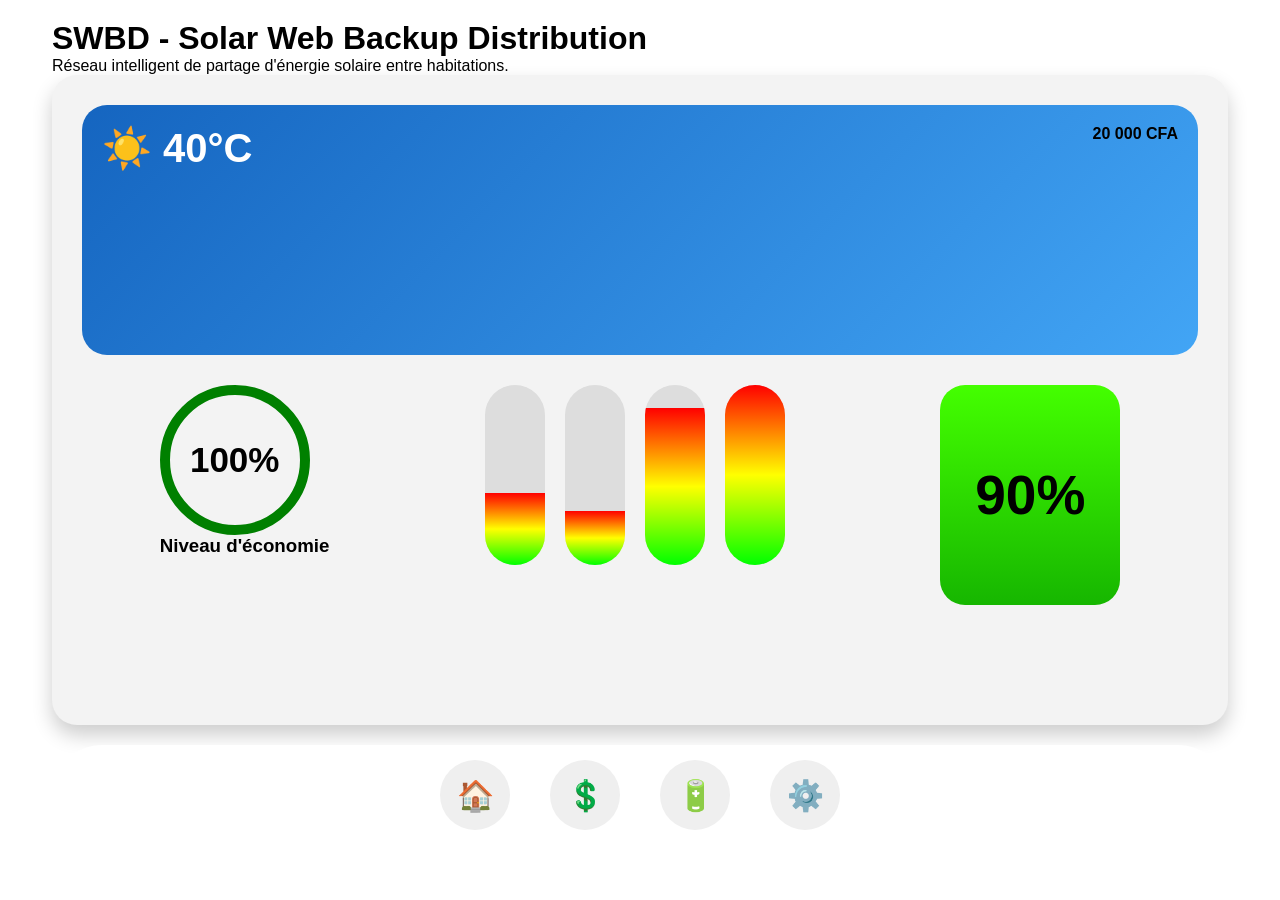
==== index.html @ c126aadf "Premier commit" ====
<!DOCTYPE html>
<html lang="fr">
<head>
    <meta charset="UTF-8">
    <meta name="viewport" content="width=device-width, initial-scale=1.0">
    <title>Smart Solar Dashboard</title>
    <link rel="stylesheet" href="style.css">
    <script defer src="script.js"></script>
</head>
<body>

<div class="container">

    <!-- PAGE 1 -->
     <h1>SWBD - Solar Web Backup Distribution</h1>
<p>
Réseau intelligent de partage d'énergie solaire entre habitations.
</p>
    <section id="page1" class="page active">

        <div class="hero">

            <div class="weather">
                ☀️ 40°C
            </div>

            <div class="graph">
                <h4>20 000 CFA</h4>
            </div>

        </div>

        <div class="stats">

            <div class="economy">
                <div class="circle">
                    100%
                </div>
                <h3>Niveau d'économie</h3>
            </div>

            <div class="batteries">

                <div class="battery">
                    <div style="height:40%"></div>
                    <span>40%</span>
                </div>

                <div class="battery">
                    <div style="height:30%"></div>
                    <span>30%</span>
                </div>

                <div class="battery">
                    <div style="height:87%"></div>
                    <span>87%</span>
                </div>

                <div class="battery">
                    <div style="height:100%"></div>
                    <span>100%</span>
                </div>

            </div>

            <div class="global-battery">
                90%
            </div>

        </div>

    </section>


    <!-- PAGE 2 -->
    <section id="page2" class="page">

        <div class="revenus">

            <h1>REVENUE : 500 FCFA/h</h1>

            <div class="money">

                <p>RJP : 13 500 FCFA</p>
                <p>RMP : 46 500 FCFA</p>
                <p>RJoP : 46 500 FCFA</p>

            </div>

            <h2>Total acquis : 62 625 FCFA</h2>

            <div class="buttons">

                <button>Retiré</button>
                <button>Acheté</button>
                <button>Vendre</button>

            </div>

        </div>

    </section>


    <!-- PAGE 3 -->
     <section id="page3" class="page">

    <h1>Réseau SWBD</h1>

    <div class="network-container">

        <div class="house-card surplus">
            <h2>Maison A</h2>
            <p>Batterie : 98%</p>
            <p>Surplus : +5 kWh</p>
        </div>

        <div class="energy-flow">
            ➜ 3 kWh
        </div>

        <div class="house-card deficit">
            <h2>Maison B</h2>
            <p>Batterie : 20%</p>
            <p>Besoin : -3 kWh</p>
        </div>

    </div>

    <button class="transfer-btn">
        Redistribuer l'énergie
    </button>

</section>
      <!-- PAGE 4 -->
   <section id="page4" class="page">
   <h1>Gestion domotique</h1>
   <div class="rooms">
       <div class="room on">ON<br>Room 2</div>
       <div class="room on">ON<br>Room 3</div>
       <div class="room off">OFF<br>Room 1</div>
   </div>
   <div class="global-battery">
       90%
   </div>
</section>


    <!-- MENU -->
    <nav class="bottom-nav">

        <button onclick="showPage('page1')">🏠</button>
        <button onclick="showPage('page2')">💲</button>
        <button onclick="showPage('page3')">🔋</button>
        <button onclick="showPage('page4')">⚙️</button>

    </nav>

</div>

</body>
</html>
---- style.css ----
*{
    margin:0;
    padding:0;
    box-sizing:border-box;
    font-family:Arial, sans-serif;
}

body{
    background:url("background.jpg");
    background-size:cover;
}

.container{
    width:95%;
    margin:auto;
    padding:20px;
}

.page{
    display:none;
    background:#f3f3f3;
    border-radius:25px;
    padding:30px;
    min-height:650px;
    box-shadow:0 10px 20px rgba(0,0,0,.2);
}

.page.active{
    display:block;
}
.hero{
    height:250px;
    border-radius:25px;
    background:linear-gradient(
        135deg,
        #1565c0,
        #42a5f5
    );
    padding:20px;
    display:flex;
    justify-content:space-between;
}

.weather{
    font-size:40px;
    color:white;
    font-weight:bold;
}

.stats{
    display:flex;
    justify-content:space-around;
    margin-top:30px;
}

.circle{
    width:150px;
    height:150px;
    border-radius:50%;
    border:10px solid green;
    display:flex;
    align-items:center;
    justify-content:center;
    font-size:35px;
    font-weight:bold;
}

.batteries{
    display:flex;
    gap:20px;
}

.battery{
    width:60px;
    height:180px;
    border-radius:30px;
    background:#ddd;
    position:relative;
    overflow:hidden;
}

.battery div{
    position:absolute;
    bottom:0;
    width:100%;
    background:linear-gradient(red,yellow,lime);
}

.battery span{
    position:absolute;
    bottom:-25px;
    width:100%;
    text-align:center;
}

.global-battery{
    width:180px;
    height:220px;
    border-radius:25px;
    background:linear-gradient(#44ff00,#16b600);
    display:flex;
    justify-content:center;
    align-items:center;
    font-size:55px;
    font-weight:bold;
}

.large{
    margin:auto;
    margin-top:40px;
}

.revenus{
    padding:30px;
}

.revenus h1{
    margin-bottom:60px;
}

.money p{
    margin-bottom:30px;
    font-size:35px;
    font-weight:bold;
}

.buttons{
    margin-top:50px;
    display:flex;
    justify-content:space-between;
}

.buttons button{
    width:220px;
    height:70px;
    border:none;
    border-radius:40px;
    font-size:25px;
    cursor:pointer;
}

.grid-battery{
    display:grid;
    grid-template-columns:repeat(4,1fr);
    gap:20px;
}

.box{
    height:150px;
    border-radius:20px;
    background:linear-gradient(#2fa6ff,#44ff00);
    display:flex;
    align-items:center;
    justify-content:center;
    font-size:50px;
    color:white;
    font-weight:bold;
}

.rooms{
    margin-top:50px;
}

.room{
    width:250px;
    height:120px;
    background:white;
    border:1px solid #ddd;
    margin-bottom:15px;
    display:flex;
    flex-direction:column;
    align-items:center;
    justify-content:center;
    font-size:30px;
    font-weight:bold;
}

.on{
    color:green;
}

.off{
    color:red;
}

.bottom-nav{
    margin-top:20px;
    background:white;
    border-radius:50px;
    padding:15px;
    display:flex;
    justify-content:center;
    gap:40px;
}

.bottom-nav button{
    width:70px;
    height:70px;
    border:none;
    border-radius:50%;
    font-size:30px;
    cursor:pointer;
}
.network-container{
    display:flex;
    justify-content:center;
    align-items:center;
    gap:40px;
    margin-top:50px;
}

.house-card{
    width:220px;
    padding:20px;
    border-radius:25px;
    background:white;
    box-shadow:0 10px 30px rgba(0,0,0,.15);
    text-align:center;
}

.surplus{
    border-left:8px solid #00d26a;
}

.deficit{
    border-left:8px solid #ff3d3d;
}

.energy-flow{
    font-size:2rem;
    font-weight:bold;
    color:#00c853;
}

.transfer-btn{
    display:block;
    margin:50px auto;
    padding:15px 40px;
    border:none;
    border-radius:30px;
    background:#00e676;
    color:white;
    font-size:18px;
    cursor:pointer;
}
@media (max-width: 768px){

    .stats{
        flex-direction:column;
        align-items:center;
        gap:30px;
    }

    .network-container{
        flex-direction:column;
    }

    .buttons{
        flex-direction:column;
        gap:15px;
    }

    .buttons button{
        width:100%;
    }

    .bottom-nav{
        gap:15px;
    }

    .room{
        width:100%;
    }

    .house-card{
        width:100%;
    }

    .global-battery{
        width:140px;
        height:180px;
        font-size:40px;
    }

}
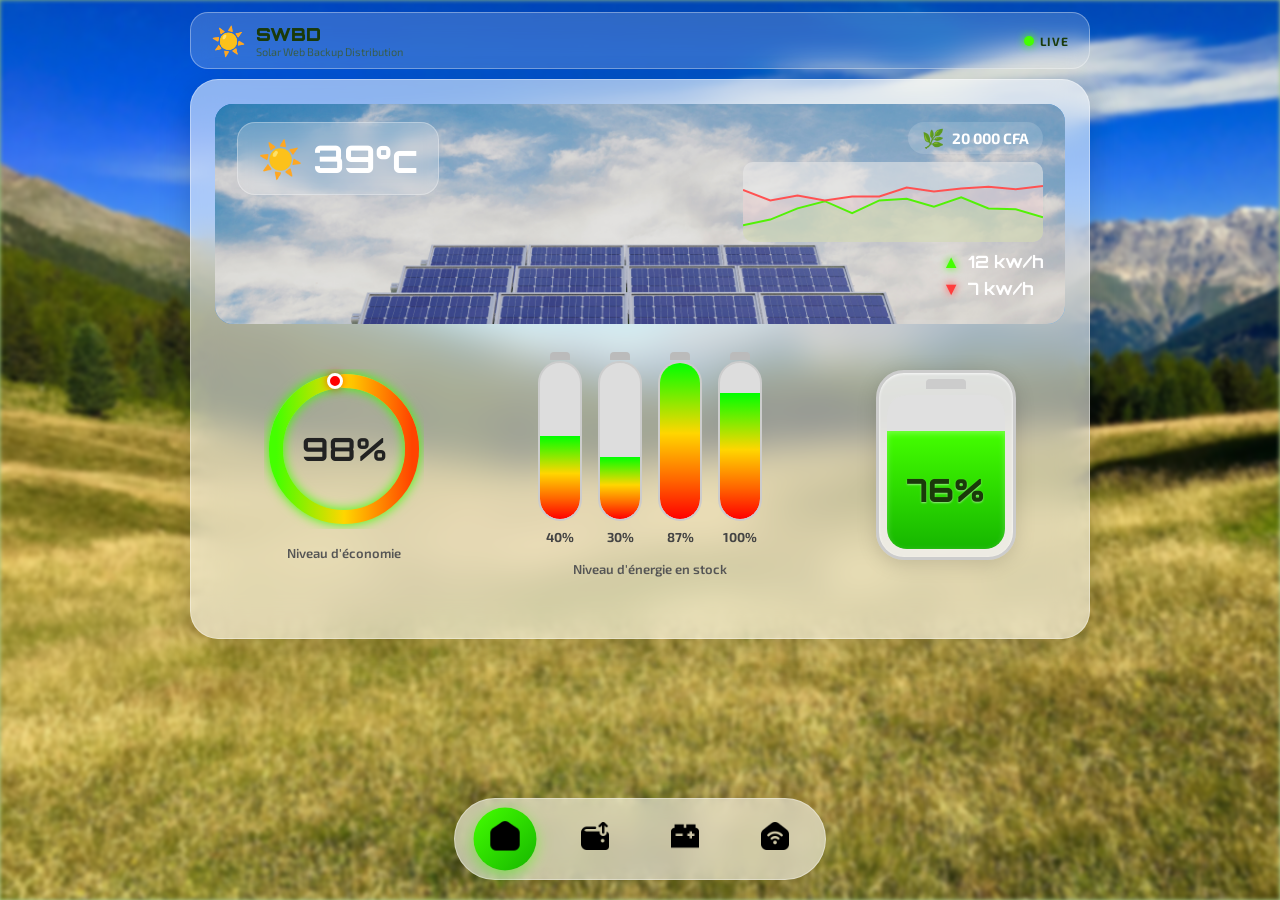
==== commit 0aaba2da: "reglage des images et de l'interface" ====
--- a/index.html
+++ b/index.html
@@ -1,162 +1,332 @@
 <!DOCTYPE html>
 <html lang="fr">
 <head>
-    <meta charset="UTF-8">
-    <meta name="viewport" content="width=device-width, initial-scale=1.0">
-    <title>Smart Solar Dashboard</title>
-    <link rel="stylesheet" href="style.css">
-    <script defer src="script.js"></script>
+  <meta charset="UTF-8">
+  <meta name="viewport" content="width=device-width, initial-scale=1.0">
+  <title>SWBD – Solar Web Backup Distribution</title>
+  <link rel="preconnect" href="https://fonts.googleapis.com">
+  <link href="https://fonts.googleapis.com/css2?family=Orbitron:wght@700;900&family=Exo+2:wght@400;600;700&display=swap" rel="stylesheet">
+  <link rel="stylesheet" href="style.css">
 </head>
 <body>
-
-<div class="container">
-
-    <!-- PAGE 1 -->
-     <h1>SWBD - Solar Web Backup Distribution</h1>
-<p>
-Réseau intelligent de partage d'énergie solaire entre habitations.
-</p>
-    <section id="page1" class="page active">
+  <div class="app-wrapper">
+
+    <!-- HEADER -->
+    <header class="app-header">
+      <div class="header-brand">
+        <span class="brand-icon">☀️</span>
+        <div>
+          <div class="brand-title">SWBD</div>
+          <div class="brand-sub">Solar Web Backup Distribution</div>
+        </div>
+      </div>
+      <div class="header-status">
+        <span class="live-dot"></span>
+        <span class="live-label">LIVE</span>
+      </div>
+    </header>
+
+    <!-- PAGES -->
+    <main class="pages-container" style="position:relative;">
+
+    <img src="resources/BG.jpg" alt="Background" class="background-image" >
+      <!-- ══════════════ PAGE 1 – DASHBOARD ══════════════ -->
+      <section id="page1" class="page active">
 
         <div class="hero">
-
-            <div class="weather">
-                ☀️ 40°C
-            </div>
-
-            <div class="graph">
-                <h4>20 000 CFA</h4>
-            </div>
-
-        </div>
-
+            <img src="resources/PANEL.png" alt="Hero Background" class="hero-bg">
+          <div class="hero-left">
+            <div class="weather-card">
+              <span class="sun-icon">☀️</span>
+              <span class="temp-text">39°c</span>
+            </div>
+          </div>
+          <div class="hero-right">
+            <div class="hero-revenue">
+              <span class="rev-icon">🌿</span>
+              <span class="rev-amount">20 000 CFA</span>
+            </div>
+            <div class="mini-chart" id="miniChart">
+              <canvas id="heroCanvas" width="300" height="80"></canvas>
+            </div>
+            <div class="hero-kw">
+              <div class="kw-item">
+                <span class="arrow-up">▲</span>
+                <span class="kw-val">12 kw/h</span>
+              </div>
+              <div class="kw-item">
+                <span class="arrow-down">▼</span>
+                <span class="kw-val">7  kw/h</span>
+              </div>
+            </div>
+          </div>
+        </div>
+
+        <!-- Stats row -->
         <div class="stats">
 
-            <div class="economy">
-                <div class="circle">
-                    100%
-                </div>
-                <h3>Niveau d'économie</h3>
-            </div>
-
+          <!-- Économie circle -->
+          <div class="stat-block economy-block">
+            <div class="circle-wrap">
+              <svg class="circle-svg" viewBox="0 0 160 160">
+                <circle class="circle-bg" cx="80" cy="80" r="68"/>
+                <circle class="circle-fill" cx="80" cy="80" r="68" id="economyCircle"/>
+              </svg>
+              <div class="circle-inner">
+                <span class="circle-pct" id="economyPct">100%</span>
+              </div>
+              <div class="circle-dot" id="circDot"></div>
+            </div>
+            <p class="stat-label">Niveau d'économie</p>
+          </div>
+
+          <!-- Batteries verticales -->
+          <div class="batteries-block">
             <div class="batteries">
-
-                <div class="battery">
-                    <div style="height:40%"></div>
-                    <span>40%</span>
-                </div>
-
-                <div class="battery">
-                    <div style="height:30%"></div>
-                    <span>30%</span>
-                </div>
-
-                <div class="battery">
-                    <div style="height:87%"></div>
-                    <span>87%</span>
-                </div>
-
-                <div class="battery">
-                    <div style="height:100%"></div>
-                    <span>100%</span>
-                </div>
-
-            </div>
-
-            <div class="global-battery">
-                90%
-            </div>
-
-        </div>
-
-    </section>
-
-
-    <!-- PAGE 2 -->
-    <section id="page2" class="page">
-
-        <div class="revenus">
-
-            <h1>REVENUE : 500 FCFA/h</h1>
-
-            <div class="money">
-
-                <p>RJP : 13 500 FCFA</p>
-                <p>RMP : 46 500 FCFA</p>
-                <p>RJoP : 46 500 FCFA</p>
-
-            </div>
-
-            <h2>Total acquis : 62 625 FCFA</h2>
-
-            <div class="buttons">
-
-                <button>Retiré</button>
-                <button>Acheté</button>
-                <button>Vendre</button>
-
-            </div>
-
-        </div>
-
-    </section>
-
-
-    <!-- PAGE 3 -->
-     <section id="page3" class="page">
-
-    <h1>Réseau SWBD</h1>
-
-    <div class="network-container">
-
-        <div class="house-card surplus">
-            <h2>Maison A</h2>
-            <p>Batterie : 98%</p>
-            <p>Surplus : +5 kWh</p>
-        </div>
-
-        <div class="energy-flow">
-            ➜ 3 kWh
-        </div>
-
-        <div class="house-card deficit">
-            <h2>Maison B</h2>
-            <p>Batterie : 20%</p>
-            <p>Besoin : -3 kWh</p>
-        </div>
-
-    </div>
-
-    <button class="transfer-btn">
-        Redistribuer l'énergie
-    </button>
-
-</section>
-      <!-- PAGE 4 -->
-   <section id="page4" class="page">
-   <h1>Gestion domotique</h1>
-   <div class="rooms">
-       <div class="room on">ON<br>Room 2</div>
-       <div class="room on">ON<br>Room 3</div>
-       <div class="room off">OFF<br>Room 1</div>
-   </div>
-   <div class="global-battery">
-       90%
-   </div>
-</section>
-
-
-    <!-- MENU -->
+              <div class="battery-wrap">
+                <div class="battery-v">
+                  <div class="batt-cap"></div>
+                  <div class="batt-body">
+                    <div class="batt-fill" data-level="40" style="height:40%"></div>
+                  </div>
+                </div>
+                <span class="batt-pct">40%</span>
+              </div>
+              <div class="battery-wrap">
+                <div class="battery-v">
+                  <div class="batt-cap"></div>
+                  <div class="batt-body">
+                    <div class="batt-fill" data-level="30" style="height:30%"></div>
+                  </div>
+                </div>
+                <span class="batt-pct">30%</span>
+              </div>
+              <div class="battery-wrap">
+                <div class="battery-v">
+                  <div class="batt-cap"></div>
+                  <div class="batt-body">
+                    <div class="batt-fill" data-level="87" style="height:87%"></div>
+                  </div>
+                </div>
+                <span class="batt-pct">87%</span>
+              </div>
+              <div class="battery-wrap">
+                <div class="battery-v">
+                  <div class="batt-cap"></div>
+                  <div class="batt-body">
+                    <div class="batt-fill" data-level="100" style="height:100%"></div>
+                  </div>
+                </div>
+                <span class="batt-pct">100%</span>
+              </div>
+            </div>
+            <p class="stat-label">Niveau d'énergie en stock</p>
+          </div>
+
+          <!-- Batterie globale -->
+          <div class="global-batt-block">
+            <div class="global-battery" id="globalBatt">
+              <div class="gbatt-cap"></div>
+              <div class="gbatt-body">
+                <div class="gbatt-fill" id="gbattFill" style="height:90%">
+                  <span class="gbatt-pct" id="gbattPct">90%</span>
+                </div>
+              </div>
+            </div>
+          </div>
+
+        </div>
+      </section>
+
+      <!-- ══════════════ PAGE 2 – REVENUS ══════════════ -->
+      <section id="page2" class="page">
+            
+        <div class="revenus-layout">
+
+          <div class="rev-left">
+            <div class="rev-header">REVENUE : <span class="rev-rate">500 fcfa /h</span></div>
+
+            <div class="rev-cards">
+              <div class="rev-card">
+                <div class="rev-card-label">Revenue Journalier Prévu</div>
+                <div class="rev-card-value green" id="rjp">46 500 fcfa</div>
+                <div class="rev-card-rate">REVENUE : <span>500 fcfa /h</span></div>
+                <button class="pill-btn yellow">acheté</button>
+              </div>
+              <div class="rev-card">
+                <div class="rev-card-label">Revenue Mensuel Prévu</div>
+                <div class="rev-card-value green" id="rmp">46 500 fcfa</div>
+                <button class="pill-btn green-btn">vendre</button>
+              </div>
+              <div class="rev-card total-card">
+                <div class="rev-card-label">totale accie :</div>
+                <div class="rev-card-value blue" id="totalRev">62 625 fcfa</div>
+                <button class="pill-btn blue-btn">retiré</button>
+              </div>
+            </div>
+
+            <div class="rev-kw-row">
+              <div class="kw-item"><span class="arrow-up">▲</span><span class="kw-val">12 kw/h</span></div>
+              <div class="kw-item"><span class="arrow-down">▼</span><span class="kw-val">7  kw/h</span></div>
+            </div>
+          </div>
+
+          <div class="rev-right">
+            <div class="chart-card">
+              <div class="chart-title-row">
+                <span class="chart-title">statut énergétique</span>
+                <div class="chart-legend">
+                  <span class="legend-dot red-dot"></span><span>consomation</span>
+                  <span class="legend-dot blue-dot"></span><span>revenue generé</span>
+                </div>
+              </div>
+              <canvas id="revenueChart" width="400" height="220"></canvas>
+            </div>
+          </div>
+        </div>
+      </section>
+
+      <!-- ══════════════ PAGE 3 – RÉSEAU SWBD ══════════════ -->
+      <section id="page3" class="page">
+        <div class="network-header">
+          <h2>Réseau SWBD</h2>
+          <div class="net-kw-row">
+            <div class="kw-item"><span class="arrow-up">▲</span><span class="kw-val">12 kw/h</span></div>
+            <div class="kw-item"><span class="arrow-down">▼</span><span class="kw-val">7 kw/h</span></div>
+          </div>
+        </div>
+
+        <div class="network-grid" id="networkGrid">
+          <!-- Généré par JS -->
+        </div>
+
+        <div class="network-flow-section">
+          <div class="global-batt-small">
+            <div class="gbatt-body">
+              <div class="gbatt-fill" style="height:90%">
+                <span class="gbatt-pct">90%</span>
+              </div>
+            </div>
+          </div>
+          <div class="flow-arrow-section">
+            <div class="flow-chart-card">
+              <canvas id="flowChart" width="300" height="100"></canvas>
+            </div>
+            <div class="flow-kw-badge">3 kw/h</div>
+          </div>
+        </div>
+
+        <div class="network-houses">
+          <div class="house-card surplus">
+            <div class="house-icon">🏠</div>
+            <h3>Maison A</h3>
+            <p>Batterie : <strong>98%</strong></p>
+            <p class="surplus-tag">Surplus : +5 kWh</p>
+          </div>
+          <div class="energy-flow-arrow">
+            <div class="flow-line" id="flowLine"></div>
+            <span class="flow-kw-label">➜ 3 kWh</span>
+          </div>
+          <div class="house-card deficit">
+            <div class="house-icon">🏠</div>
+            <h3>Maison B</h3>
+            <p>Batterie : <strong>20%</strong></p>
+            <p class="deficit-tag">Besoin : -3 kWh</p>
+          </div>
+        </div>
+
+        <button class="transfer-btn" id="transferBtn" onclick="doTransfer()">
+          ⚡ Redistribuer l'énergie
+        </button>
+      </section>
+
+      <!-- ══════════════ PAGE 4 – DOMOTIQUE ══════════════ -->
+      <section id="page4" class="page">
+        <h2 class="page-title">Gestion domotique</h2>
+
+        <div class="domo-layout">
+          <div class="floor-plan">
+            <div class="floor-room room-topleft" id="roomBedroom">
+              <span class="room-status on">on</span>
+              <span class="room-name">room2</span>
+            </div>
+            <div class="floor-room room-topright" id="roomLiving">
+              <span class="room-status on">on</span>
+              <span class="room-name">room3</span>
+            </div>
+            <div class="floor-room room-bottomleft" id="roomKitchen">
+              <span class="room-status off">off</span>
+              <span class="room-name">room1</span>
+            </div>
+            <div class="floor-room room-bottomright" id="roomGarage">
+              <span class="room-status off">off</span>
+              <span class="room-name">room4</span>
+            </div>
+          </div>
+
+          <div class="domo-right">
+            <div class="domo-kw-row">
+              <div class="kw-item"><span class="arrow-up">▲</span><span class="kw-val">12 kw/h</span></div>
+              <div class="kw-item"><span class="arrow-down">▼</span><span class="kw-val">7 kw/h</span></div>
+            </div>
+
+            <div class="global-battery domo-batt" id="domoBatt">
+              <div class="gbatt-cap"></div>
+              <div class="gbatt-body">
+                <div class="gbatt-fill" style="height:90%">
+                  <span class="gbatt-pct">90%</span>
+                </div>
+              </div>
+            </div>
+
+            <div class="flow-kw-badge large-badge">3 kw/h</div>
+          </div>
+        </div>
+
+        <div class="domo-modes">
+          <button class="mode-btn eco active-mode" onclick="setMode('eco',this)">
+            <span class="mode-icon">♻️</span>
+            <span>Économie maxi</span>
+          </button>
+          <button class="mode-btn charge" onclick="setMode('charge',this)">
+            <span class="mode-icon">🔋</span>
+            <span>Charge prioritaire</span>
+          </button>
+          <button class="mode-btn perf" onclick="setMode('perf',this)">
+            <span class="mode-icon">⚡</span>
+            <span>Performance maxi</span>
+          </button>
+        </div>
+      </section>
+
+    </main>
+
+    <!-- BOTTOM NAV -->
     <nav class="bottom-nav">
-
-        <button onclick="showPage('page1')">🏠</button>
-        <button onclick="showPage('page2')">💲</button>
-        <button onclick="showPage('page3')">🔋</button>
-        <button onclick="showPage('page4')">⚙️</button>
-
+      <button class="nav-btn active" onclick="showPage('page1',this)" id="nav1">
+        <span class="nav-icon">
+            <img src="resources/icon 1.png" alt="Background-icon" class="icon" >
+        </span>
+      </button>
+      <button class="nav-btn" onclick="showPage('page2',this)" id="nav2">
+        <span class="nav-icon">
+            <img src="resources/icon 2.png" alt="Background-icon" class="icon" >
+        </span>
+      </button>
+      <button class="nav-btn" onclick="showPage('page3',this)" id="nav3">
+        <span class="nav-icon">
+            <img src="resources/icon 3.png" alt="Background-icon" class="icon" >
+        </span>
+      </button>
+      <button class="nav-btn" onclick="showPage('page4',this)" id="nav4">
+        <span class="nav-icon">
+            <img src="resources/icon 4.png" alt="Background-icon" class="icon" >
+        </span>
+      </button>
     </nav>
 
-</div>
-
+  </div>
+
+  <script src="script.js"></script>
 </body>
 </html>
--- a/style.css
+++ b/style.css
@@ -1,285 +1,559 @@
-*{
-    margin:0;
-    padding:0;
-    box-sizing:border-box;
-    font-family:Arial, sans-serif;
-}
-
-body{
-    background:url("background.jpg");
-    background-size:cover;
-}
-
-.container{
-    width:95%;
-    margin:auto;
-    padding:20px;
-}
-
-.page{
-    display:none;
-    background:#f3f3f3;
-    border-radius:25px;
-    padding:30px;
-    min-height:650px;
-    box-shadow:0 10px 20px rgba(0,0,0,.2);
-}
-
-.page.active{
-    display:block;
-}
-.hero{
-    height:250px;
-    border-radius:25px;
-    background:linear-gradient(
-        135deg,
-        #1565c0,
-        #42a5f5
-    );
-    padding:20px;
-    display:flex;
-    justify-content:space-between;
-}
-
-.weather{
-    font-size:40px;
-    color:white;
-    font-weight:bold;
-}
-
-.stats{
-    display:flex;
-    justify-content:space-around;
-    margin-top:30px;
-}
-
-.circle{
-    width:150px;
-    height:150px;
-    border-radius:50%;
-    border:10px solid green;
-    display:flex;
-    align-items:center;
-    justify-content:center;
-    font-size:35px;
-    font-weight:bold;
-}
-
-.batteries{
-    display:flex;
-    gap:20px;
-}
-
-.battery{
-    width:60px;
-    height:180px;
-    border-radius:30px;
-    background:#ddd;
-    position:relative;
-    overflow:hidden;
-}
-
-.battery div{
+/* ─── RESET & BASE ────────────────────────────── */
+*, *::before, *::after { margin:0; padding:0; box-sizing:border-box; }
+
+:root {
+  --blue-dark: #1565c0;
+  --blue-light: #42a5f5;
+  --blue-sky: #2fa6ff;
+  --green-bright: #44ff00;
+  --green-mid: #16b600;
+  --green-dark: #00c853;
+  --green-batt: #00e676;
+  --red-alert: #ff3d3d;
+  --yellow: #ffd600;
+  --bg: #c8d8b0;
+  --page-bg: #f0f0f0;
+  --white: #ffffff;
+  --shadow: 0 8px 32px rgba(0,0,0,0.18);
+  --radius-lg: 28px;
+  --radius-md: 18px;
+  --radius-sm: 12px;
+  --font-main: 'Exo 2', Arial, sans-serif;
+  --font-display: 'Orbitron', monospace;
+}
+
+
+
+.icon {
+   
+    width: 28px;
+    height: 28px;
+    object-fit: contain;
+}
+
+.hero-bg {
     position:absolute;
     bottom:0;
+    left:0;
+    width:100%; 
+    height:100%;
+    object-fit:cover;
+    z-index:0;
+    filter: brightness(0.9);
+}
+.background-image {
+    position:fixed;
+    top:0;
+    left:0;
     width:100%;
-    background:linear-gradient(red,yellow,lime);
-}
-
-.battery span{
-    position:absolute;
-    bottom:-25px;
-    width:100%;
-    text-align:center;
-}
-
-.global-battery{
-    width:180px;
-    height:220px;
-    border-radius:25px;
-    background:linear-gradient(#44ff00,#16b600);
-    display:flex;
-    justify-content:center;
-    align-items:center;
-    font-size:55px;
-    font-weight:bold;
-}
-
-.large{
-    margin:auto;
-    margin-top:40px;
-}
-
-.revenus{
-    padding:30px;
-}
-
-.revenus h1{
-    margin-bottom:60px;
-}
-
-.money p{
-    margin-bottom:30px;
-    font-size:35px;
-    font-weight:bold;
-}
-
-.buttons{
-    margin-top:50px;
-    display:flex;
-    justify-content:space-between;
-}
-
-.buttons button{
-    width:220px;
-    height:70px;
-    border:none;
-    border-radius:40px;
-    font-size:25px;
-    cursor:pointer;
-}
-
-.grid-battery{
-    display:grid;
-    grid-template-columns:repeat(4,1fr);
-    gap:20px;
-}
-
-.box{
-    height:150px;
-    border-radius:20px;
-    background:linear-gradient(#2fa6ff,#44ff00);
-    display:flex;
-    align-items:center;
-    justify-content:center;
-    font-size:50px;
-    color:white;
-    font-weight:bold;
-}
-
-.rooms{
-    margin-top:50px;
-}
-
-.room{
-    width:250px;
-    height:120px;
-    background:white;
-    border:1px solid #ddd;
-    margin-bottom:15px;
-    display:flex;
-    flex-direction:column;
-    align-items:center;
-    justify-content:center;
-    font-size:30px;
-    font-weight:bold;
-}
-
-.on{
-    color:green;
-}
-
-.off{
-    color:red;
-}
-
-.bottom-nav{
-    margin-top:20px;
-    background:white;
-    border-radius:50px;
-    padding:15px;
-    display:flex;
-    justify-content:center;
-    gap:40px;
-}
-
-.bottom-nav button{
-    width:70px;
-    height:70px;
-    border:none;
-    border-radius:50%;
-    font-size:30px;
-    cursor:pointer;
-}
-.network-container{
-    display:flex;
-    justify-content:center;
-    align-items:center;
-    gap:40px;
-    margin-top:50px;
-}
-
-.house-card{
-    width:220px;
-    padding:20px;
-    border-radius:25px;
-    background:white;
-    box-shadow:0 10px 30px rgba(0,0,0,.15);
-    text-align:center;
-}
-
-.surplus{
-    border-left:8px solid #00d26a;
-}
-
-.deficit{
-    border-left:8px solid #ff3d3d;
-}
-
-.energy-flow{
-    font-size:2rem;
-    font-weight:bold;
-    color:#00c853;
-}
-
-.transfer-btn{
-    display:block;
-    margin:50px auto;
-    padding:15px 40px;
-    border:none;
-    border-radius:30px;
-    background:#00e676;
-    color:white;
-    font-size:18px;
-    cursor:pointer;
-}
-@media (max-width: 768px){
-
-    .stats{
-        flex-direction:column;
-        align-items:center;
-        gap:30px;
-    }
-
-    .network-container{
-        flex-direction:column;
-    }
-
-    .buttons{
-        flex-direction:column;
-        gap:15px;
-    }
-
-    .buttons button{
-        width:100%;
-    }
-
-    .bottom-nav{
-        gap:15px;
-    }
-
-    .room{
-        width:100%;
-    }
-
-    .house-card{
-        width:100%;
-    }
-
-    .global-battery{
-        width:140px;
-        height:180px;
-        font-size:40px;
-    }
-
+    height:100%;
+    object-fit:cover;
+    z-index:-1;
+    pointer-events:none;        
+    filter: blur(2px);
+}
+
+body {
+  font-family: var(--font-main);
+  background: linear-gradient(160deg, #8ab87a 0%, #a8c98a 40%, #b5d494 100%);
+  min-height: 100vh;
+  display: flex;
+  align-items: flex-start;
+  justify-content: center;
+  padding: 12px;
+}
+
+/* ─── APP WRAPPER ─────────────────────────────── */
+.app-wrapper {
+  width: 100%;
+  max-width: 900px;
+  display: flex;
+  flex-direction: column;
+  gap: 10px;
+}
+
+/* ─── HEADER ──────────────────────────────────── */
+.app-header {
+  background: rgba(255,255,255,0.18);
+  backdrop-filter: blur(10px);
+  border-radius: var(--radius-md);
+  padding: 10px 20px;
+  display: flex;
+  align-items: center;
+  justify-content: space-between;
+  border: 1px solid rgba(255,255,255,0.35);
+}
+.header-brand { display:flex; align-items:center; gap:10px; }
+.brand-icon { font-size:28px; }
+.brand-title { font-family:var(--font-display); font-size:18px; color:#1a3a0a; font-weight:900; }
+.brand-sub { font-size:11px; color:#3a5a2a; opacity:0.8; }
+.header-status { display:flex; align-items:center; gap:6px; }
+.live-dot {
+  width:10px; height:10px; border-radius:50%;
+  background: var(--green-bright);
+  box-shadow: 0 0 8px var(--green-bright);
+  animation: pulse 1.5s infinite;
+}
+.live-label { font-size:12px; font-weight:700; color:#1a3a0a; letter-spacing:1px; }
+@keyframes pulse { 0%,100%{opacity:1;} 50%{opacity:0.3;} }
+
+/* ─── PAGES ───────────────────────────────────── */
+.pages-container { position:relative; }
+
+.page {
+    display:none;
+    background: rgba(255, 255, 255, 0.551);
+    backdrop-filter: blur(18px);
+    border-radius: var(--radius-md);
+    padding: 10px 20px;
+    border: 1px solid rgba(255,255,255,0.35);
+    border-radius: var(--radius-lg);
+    padding: 24px;
+    min-height: 560px;
+    box-shadow: var(--shadow);
+    animation: fadeIn 0.35s ease;
+}
+.page.active { display:block; }
+@keyframes fadeIn { from{opacity:0;transform:translateY(8px)} to{opacity:1;transform:none} }
+
+/* ─── PAGE 1 : HERO ───────────────────────────── */
+.hero {
+  height: 220px;
+  border-radius: var(--radius-md);
+  background: linear-gradient(135deg, var(--blue-dark), var(--blue-light));
+  padding: 18px 22px;
+  display: flex;
+  justify-content: space-between;
+  align-items: flex-start;
+  position: relative;
+  overflow: hidden;
+}
+.hero::before {
+  content:'';
+  position:absolute; inset:0;
+  background: url("data:image/svg+xml,%3Csvg width='400' height='220' xmlns='http://www.w3.org/2000/svg'%3E%3Crect width='400' height='220' fill='none'/%3E%3C/svg%3E");
+  opacity:0.1;
+}
+
+.weather-card {
+  background: rgba(255,255,255,0.22);
+  backdrop-filter: blur(8px);
+  border-radius: var(--radius-md);
+  padding: 12px 20px;
+  display: flex;
+  align-items: center;
+  gap: 10px;
+  border: 1px solid rgba(255,255,255,0.3);
+  animation: weatherPop 0.5s ease;
+}
+@keyframes weatherPop { from{transform:scale(0.85);opacity:0} to{transform:scale(1);opacity:1} }
+.sun-icon { font-size:36px; animation: spinSlow 8s linear infinite; display:inline-block; }
+@keyframes spinSlow { 0%{transform:rotate(0deg)} 100%{transform:rotate(360deg)} }
+.temp-text { font-size:38px; font-weight:700; color:white; font-family:var(--font-display); }
+
+.hero-right { display:flex; flex-direction:column; align-items:flex-end; gap:8px; }
+.hero-revenue {
+  display:flex; align-items:center; gap:8px;
+  background: rgba(255,255,255,0.15);
+  border-radius:20px; padding:5px 14px;
+  z-index:1;
+
+}
+.rev-icon { font-size:18px;  z-index:1; }
+.rev-amount { color:white; font-weight:700; font-size:15px; z-index:1; }
+
+.mini-chart { background:rgba(233, 233, 233, 0.592); border-radius:10px; overflow:hidden; z-index:1; }
+#heroCanvas { display:block; }
+
+.hero-kw { display:flex; flex-direction:column; gap:4px; }
+.kw-item { display:flex; align-items:center; gap:8px; }
+.arrow-up { color: var(--green-bright); font-size:18px; filter: drop-shadow(0 0 4px #44ff00); }
+.arrow-down { color: var(--red-alert); font-size:18px; filter: drop-shadow(0 0 4px #ff3d3d); }
+.kw-val { color:white; font-size:17px; font-weight:700; font-family:var(--font-display);
+
+    z-index:1;
+
+}
+
+/* ─── STATS ROW ───────────────────────────────── */
+.stats {
+  display: flex;
+  justify-content: space-around;
+  align-items: center;
+  margin-top: 28px;
+  gap: 16px;
+  flex-wrap: wrap;
+}
+
+/* Economy Circle */
+.economy-block { display:flex; flex-direction:column; align-items:center; gap:10px; }
+.circle-wrap { position:relative; width:160px; height:160px; }
+.circle-svg { width:160px; height:160px; transform:rotate(-90deg); }
+.circle-bg {
+  fill:none; stroke:#e0e0e0; stroke-width:14;
+}
+.circle-fill {
+  fill:none;
+  stroke-width:14;
+  stroke: url(#circleGrad);
+  stroke-dasharray: 427;
+  stroke-dashoffset: 0;
+  stroke-linecap: round;
+  transition: stroke-dashoffset 1.5s cubic-bezier(.4,0,.2,1);
+  filter: drop-shadow(0 0 6px #44ff00);
+}
+.circle-inner {
+  position:absolute; inset:0;
+  display:flex; align-items:center; justify-content:center;
+}
+.circle-pct { font-size:32px; font-weight:700; color:#222; font-family:var(--font-display); }
+.circle-dot {
+  position:absolute; width:16px; height:16px;
+  background:red; border-radius:50%; border:3px solid white;
+  top: 8px; left: 50%; transform:translateX(-50%);
+  box-shadow: 0 0 8px rgba(255,0,0,0.6);
+  animation: dotGlow 2s infinite;
+}
+@keyframes dotGlow { 0%,100%{box-shadow:0 0 8px rgba(255,0,0,.6)} 50%{box-shadow:0 0 16px rgba(255,0,0,1)} }
+
+/* Batteries verticales */
+.batteries-block { display:flex; flex-direction:column; align-items:center; gap:10px; }
+.batteries { display:flex; gap:16px; align-items:flex-end; }
+
+.battery-wrap { display:flex; flex-direction:column; align-items:center; gap:8px; }
+.battery-v { display:flex; flex-direction:column; align-items:center; gap:0; }
+.batt-cap {
+  width:20px; height:8px;
+  background:#bbb; border-radius:4px 4px 0 0;
+  margin-bottom:1px;
+}
+.batt-body {
+  width:44px; height:160px;
+  background:#ddd;
+  border-radius:22px;
+  overflow:hidden;
+  position:relative;
+  border:2px solid #ccc;
+}
+.batt-fill {
+  position:absolute; bottom:0; left:0; right:0;
+  background: linear-gradient(to top, red 0%, #ff6600 25%, #ffd600 55%, lime 100%);
+  transition: height 1.2s cubic-bezier(.4,0,.2,1);
+  border-radius:0 0 20px 20px;
+}
+.batt-pct { font-size:13px; font-weight:700; color:#444; }
+
+/* Batterie globale */
+.global-batt-block { display:flex; flex-direction:column; align-items:center; }
+.global-battery {
+  width:140px; height:190px;
+  background: rgba(240,240,240,0.8);
+  border-radius:28px;
+  border:3px solid #ccc;
+  box-shadow: 0 4px 20px rgba(0,0,0,0.15), inset 0 1px 3px rgba(255,255,255,0.8);
+  display:flex; flex-direction:column; align-items:center; justify-content:flex-start;
+  padding:6px 8px 8px;
+  gap:4px;
+  position:relative;
+}
+.gbatt-cap {
+  width:40px; height:10px;
+  background:#ccc; border-radius:4px 4px 0 0;
+  margin-bottom:2px;
+}
+.gbatt-body {
+  flex:1; width:100%;
+  background:#e0e0e0;
+  border-radius:20px;
+  overflow:hidden;
+  position:relative;
+}
+.gbatt-fill {
+  position:absolute; bottom:0; left:0; right:0;
+  background: linear-gradient(to top, #16b600, #44ff00);
+  border-radius:0 0 18px 18px;
+  display:flex; align-items:center; justify-content:center;
+  transition: height 1.5s cubic-bezier(.4,0,.2,1);
+  box-shadow: inset 0 2px 6px rgba(255,255,255,0.3);
+}
+.gbatt-pct {
+  font-size:32px; font-weight:900; color:#1a3a0a;
+  font-family:var(--font-display);
+  text-shadow: 0 1px 2px rgba(255,255,255,0.5);
+}
+
+.stat-label {
+  font-size:13px; color:#555; text-align:center; font-weight:600; margin-top:6px;
+}
+
+/* ─── PAGE 2 : REVENUS ────────────────────────── */
+.revenus-layout { display:flex; gap:24px; flex-wrap:wrap; }
+.rev-left { flex:1; min-width:260px; display:flex; flex-direction:column; gap:16px; }
+.rev-header {
+  font-size:22px; font-weight:700; font-family:var(--font-display);
+  padding-bottom:10px; border-bottom:2px solid #eee;
+}
+.rev-rate { color:var(--blue-dark); }
+
+.rev-cards { display:flex; flex-direction:column; gap:12px; }
+.rev-card {
+  background:white;
+  border-radius:var(--radius-md);
+  padding:16px 20px;
+  box-shadow: 0 2px 12px rgba(0,0,0,0.08);
+  display:flex; flex-direction:column; gap:6px;
+  transition: transform 0.2s, box-shadow 0.2s;
+}
+.rev-card:hover { transform:translateY(-2px); box-shadow:0 6px 20px rgba(0,0,0,0.13); }
+.rev-card-label { font-size:13px; color:#888; font-weight:600; }
+.rev-card-value {
+  font-size:28px; font-weight:700; font-family:var(--font-display);
+  animation: countUp 1s ease;
+}
+@keyframes countUp { from{opacity:0;transform:translateX(-8px)} to{opacity:1;transform:none} }
+.rev-card-value.green { color: var(--green-mid); }
+.rev-card-value.blue { color: var(--blue-sky); }
+.rev-card-rate { font-size:12px; color:var(--red-alert); font-weight:700; }
+
+.pill-btn {
+  align-self:flex-start; border:none; border-radius:30px;
+  padding:7px 22px; font-size:14px; font-weight:700; cursor:pointer;
+  transition: transform 0.15s, box-shadow 0.15s;
+}
+.pill-btn:hover { transform:scale(1.05); box-shadow:0 4px 12px rgba(0,0,0,0.2); }
+.pill-btn:active { transform:scale(0.97); }
+.yellow { background:linear-gradient(135deg,#ffe060,#ffd600); color:#5a4000; }
+.green-btn { background:linear-gradient(135deg,#44ff00,#16b600); color:#0a3a00; }
+.blue-btn { background:linear-gradient(135deg,#42a5f5,#1565c0); color:white; }
+
+.rev-kw-row { display:flex; gap:20px; margin-top:8px; }
+
+/* Chart card */
+.rev-right { flex:1; min-width:280px; }
+.chart-card {
+  background:#2a2a2a; border-radius:var(--radius-md);
+  padding:16px; height:100%; min-height:280px;
+}
+.chart-title-row { display:flex; justify-content:space-between; align-items:center; margin-bottom:12px; }
+.chart-title { color:white; font-size:14px; font-weight:600; }
+.chart-legend { display:flex; align-items:center; gap:8px; font-size:12px; color:#aaa; }
+.legend-dot { width:10px; height:10px; border-radius:50%; }
+.red-dot { background:#ff5252; }
+.blue-dot { background:#42a5f5; }
+
+/* ─── PAGE 3 : RÉSEAU ─────────────────────────── */
+.network-header { display:flex; justify-content:space-between; align-items:center; margin-bottom:20px; }
+.network-header h2 { font-family:var(--font-display); font-size:20px; color:#222; }
+.net-kw-row { display:flex; gap:16px; }
+
+.network-grid {
+  display:grid; grid-template-columns:repeat(4,1fr); gap:12px;
+  margin-bottom:20px;
+}
+.grid-box {
+  height:110px; border-radius:var(--radius-sm);
+  background:linear-gradient(145deg, var(--blue-sky), var(--green-bright));
+  display:flex; align-items:center; justify-content:center;
+  font-size:32px; font-weight:900; color:white;
+  font-family:var(--font-display);
+  box-shadow: 0 4px 16px rgba(0,0,0,0.2);
+  cursor:pointer;
+  transition: transform 0.2s, box-shadow 0.2s;
+  position:relative; overflow:hidden;
+}
+.grid-box::before {
+  content:''; position:absolute; inset:0;
+  background-image:
+    linear-gradient(rgba(255,255,255,0.14) 1px, transparent 1px),
+    linear-gradient(90deg, rgba(255,255,255,0.14) 1px, transparent 1px);
+  background-size:18px 18px;
+  pointer-events:none;
+}
+.grid-box::after {
+  content:''; position:absolute; inset:0;
+  background:rgba(255,255,255,0);
+  transition:background 0.2s;
+}
+.grid-box:hover::after { background:rgba(255,255,255,0.15); }
+.grid-box:hover { transform:scale(1.04); box-shadow:0 8px 24px rgba(0,0,0,0.3); }
+.grid-box.low { background:linear-gradient(145deg, var(--blue-sky), #ffd600); }
+
+.network-flow-section {
+  display:flex; align-items:center; gap:20px; margin-bottom:24px;
+}
+.global-batt-small {
+  width:80px; height:110px;
+  background:rgba(240,240,240,0.8);
+  border-radius:18px; border:3px solid #ccc;
+  padding:5px 6px 6px;
+  display:flex; flex-direction:column;
+}
+.global-batt-small .gbatt-body { flex:1; background:#e0e0e0; border-radius:12px; overflow:hidden; position:relative; }
+.global-batt-small .gbatt-fill {
+  position:absolute; bottom:0; left:0; right:0; height:90%;
+  background:linear-gradient(to top,#16b600,#44ff00);
+  border-radius:0 0 10px 10px;
+  display:flex; align-items:center; justify-content:center;
+}
+.global-batt-small .gbatt-pct { font-size:16px; font-weight:900; color:#1a3a0a; font-family:var(--font-display); }
+
+.flow-arrow-section { flex:1; display:flex; flex-direction:column; gap:10px; }
+.flow-chart-card {
+  background:var(--blue-sky); border-radius:var(--radius-sm);
+  padding:8px; overflow:hidden;
+}
+.flow-kw-badge {
+  background:linear-gradient(135deg,#42a5f5,#1a8cd8);
+  color:white; border-radius:14px;
+  text-align:center; padding:10px 0;
+  font-size:22px; font-weight:900; font-family:var(--font-display);
+  box-shadow: 0 4px 12px rgba(66,165,245,0.5);
+}
+.large-badge {
+  font-size:26px; padding:14px 0;
+  border-radius:18px; margin-top:8px;
+}
+
+.network-houses {
+  display:flex; justify-content:center; align-items:center; gap:30px;
+  flex-wrap:wrap; margin-bottom:20px;
+}
+.house-card {
+  width:200px; padding:18px; border-radius:var(--radius-md);
+  background:white; box-shadow:0 6px 24px rgba(0,0,0,0.12);
+  text-align:center;
+  transition:transform 0.2s;
+}
+.house-card:hover { transform:translateY(-3px); }
+.house-card h3 { font-size:16px; font-weight:700; margin:8px 0; }
+.house-card p { font-size:14px; color:#555; margin:3px 0; }
+.house-icon { font-size:32px; }
+.surplus { border-left:6px solid var(--green-batt); }
+.deficit { border-left:6px solid var(--red-alert); }
+.surplus-tag { color:var(--green-dark); font-weight:700; }
+.deficit-tag { color:var(--red-alert); font-weight:700; }
+
+.energy-flow-arrow { display:flex; flex-direction:column; align-items:center; gap:6px; }
+.flow-line {
+  width:80px; height:4px;
+  background:linear-gradient(90deg,var(--green-batt),var(--blue-light));
+  border-radius:2px; position:relative; overflow:hidden;
+}
+.flow-line::after {
+  content:'';
+  position:absolute; top:0; left:-100%; width:100%; height:100%;
+  background:linear-gradient(90deg,transparent,white,transparent);
+  animation:flowAnim 1.5s infinite;
+}
+@keyframes flowAnim { to{left:100%;} }
+.flow-kw-label { font-size:20px; font-weight:700; color:var(--green-dark); font-family:var(--font-display); }
+
+.transfer-btn {
+  display:block; margin:0 auto;
+  padding:14px 48px; border:none; border-radius:30px;
+  background:linear-gradient(135deg,#00e676,#00c853);
+  color:white; font-size:18px; font-weight:700; cursor:pointer;
+  box-shadow:0 6px 20px rgba(0,200,83,0.4);
+  transition:transform 0.15s, box-shadow 0.15s;
+  font-family:var(--font-main);
+}
+.transfer-btn:hover { transform:scale(1.04); box-shadow:0 10px 28px rgba(0,200,83,0.5); }
+.transfer-btn:active { transform:scale(0.97); }
+.transfer-btn.done { background:linear-gradient(135deg,#42a5f5,#1565c0); }
+
+/* ─── PAGE 4 : DOMOTIQUE ──────────────────────── */
+.page-title { font-family:var(--font-display); font-size:20px; margin-bottom:20px; color:#222; }
+
+.domo-layout { display:flex; gap:24px; align-items:flex-start; flex-wrap:wrap; }
+
+.floor-plan {
+  flex:1; min-width:240px; min-height:280px;
+  background:white; border-radius:var(--radius-md);
+  border:2px solid #ccc;
+  display:grid; grid-template-columns:1fr 1fr; grid-template-rows:1fr 1fr;
+  overflow:hidden;
+}
+.floor-room {
+  border:1.5px solid #ccc; padding:14px 16px;
+  display:flex; flex-direction:column; align-items:center; justify-content:center;
+  cursor:pointer; gap:4px;
+  transition:background 0.2s;
+  min-height:120px;
+}
+.floor-room:hover { background:#f5f5f5; }
+.floor-room:active { background:#eee; }
+.room-topleft { border-right:3px solid #aaa; border-bottom:3px solid #aaa; }
+.room-topright { border-bottom:3px solid #aaa; }
+.room-bottomleft { border-right:3px solid #aaa; }
+
+.room-status {
+  font-size:22px; font-weight:900;
+  transition:color 0.3s;
+}
+.room-status.on { color: #00c853; }
+.room-status.off { color: #ff3d3d; }
+.room-name { font-size:13px; color:#888; font-weight:600; }
+
+.domo-right { display:flex; flex-direction:column; align-items:center; gap:12px; }
+.domo-kw-row { display:flex; gap:16px; }
+
+.domo-batt {
+  width:120px; height:160px;
+}
+
+.domo-modes {
+  display:flex; gap:12px; margin-top:20px; flex-wrap:wrap; justify-content:center;
+}
+.mode-btn {
+  display:flex; align-items:center; gap:8px;
+  padding:10px 18px; border:none; border-radius:20px;
+  font-size:13px; font-weight:700; cursor:pointer;
+  transition:transform 0.15s, box-shadow 0.15s;
+  font-family:var(--font-main);
+}
+.mode-btn:hover { transform:scale(1.05); box-shadow:0 4px 16px rgba(0,0,0,0.2); }
+.mode-btn:active { transform:scale(0.97); }
+.mode-btn.eco { background:linear-gradient(135deg,#44ff00,#16b600); color:#0a3a00; }
+.mode-btn.charge { background:linear-gradient(135deg,#42a5f5,#1565c0); color:white; }
+.mode-btn.perf { background:linear-gradient(135deg,#ffd600,#ff8f00); color:#3a2000; }
+.mode-btn.active-mode { box-shadow:0 0 0 3px rgba(0,0,0,0.25), 0 4px 16px rgba(0,0,0,0.2); }
+.mode-icon { font-size:20px; }
+
+/* ─── BOTTOM NAV ──────────────────────────────── */
+.bottom-nav {
+  position:fixed; bottom:20px; left:50%; transform:translateX(-50%);
+  z-index:1000; 
+  background: rgba(255, 255, 255, 0.558);
+  backdrop-filter: blur(10px);
+  border-radius:50px;
+  padding:10px 20px;
+  border: 1px solid rgba(255,255,255,0.35);
+  display:flex; justify-content:center; gap:30px;
+  box-shadow:0 4px 20px rgba(0,0,0,0.15);
+  transition:all 0.3s ease;
+}
+.nav-btn {
+  width:60px; height:60px; border:none; border-radius:50%;
+  background:transparent; font-size:26px; cursor:pointer;
+  transition:all 0.2s; display:flex; align-items:center; justify-content:center;
+}
+.nav-btn:hover { background:rgba(0,0,0,0.07); transform:scale(1.08); }
+.nav-btn.active {
+  background:linear-gradient(135deg,#44ff00,#16b600);
+  box-shadow:0 4px 14px rgba(68,255,0,0.5);
+  transform:scale(1.05);
+}
+
+/* ─── RESPONSIVE ──────────────────────────────── */
+@media (max-width:640px) {
+  .stats { flex-direction:column; align-items:center; }
+  .revenus-layout { flex-direction:column; }
+  .network-grid { grid-template-columns:repeat(2,1fr); }
+  .network-houses { flex-direction:column; align-items:center; }
+  .energy-flow-arrow { transform:rotate(90deg); }
+  .domo-layout { flex-direction:column; }
+  .floor-plan { width:100%; }
+  .hero { height:auto; flex-direction:column; gap:12px; }
+  .bottom-nav { gap:12px; }
+  .nav-btn { width:50px; height:50px; font-size:22px; }
 }
